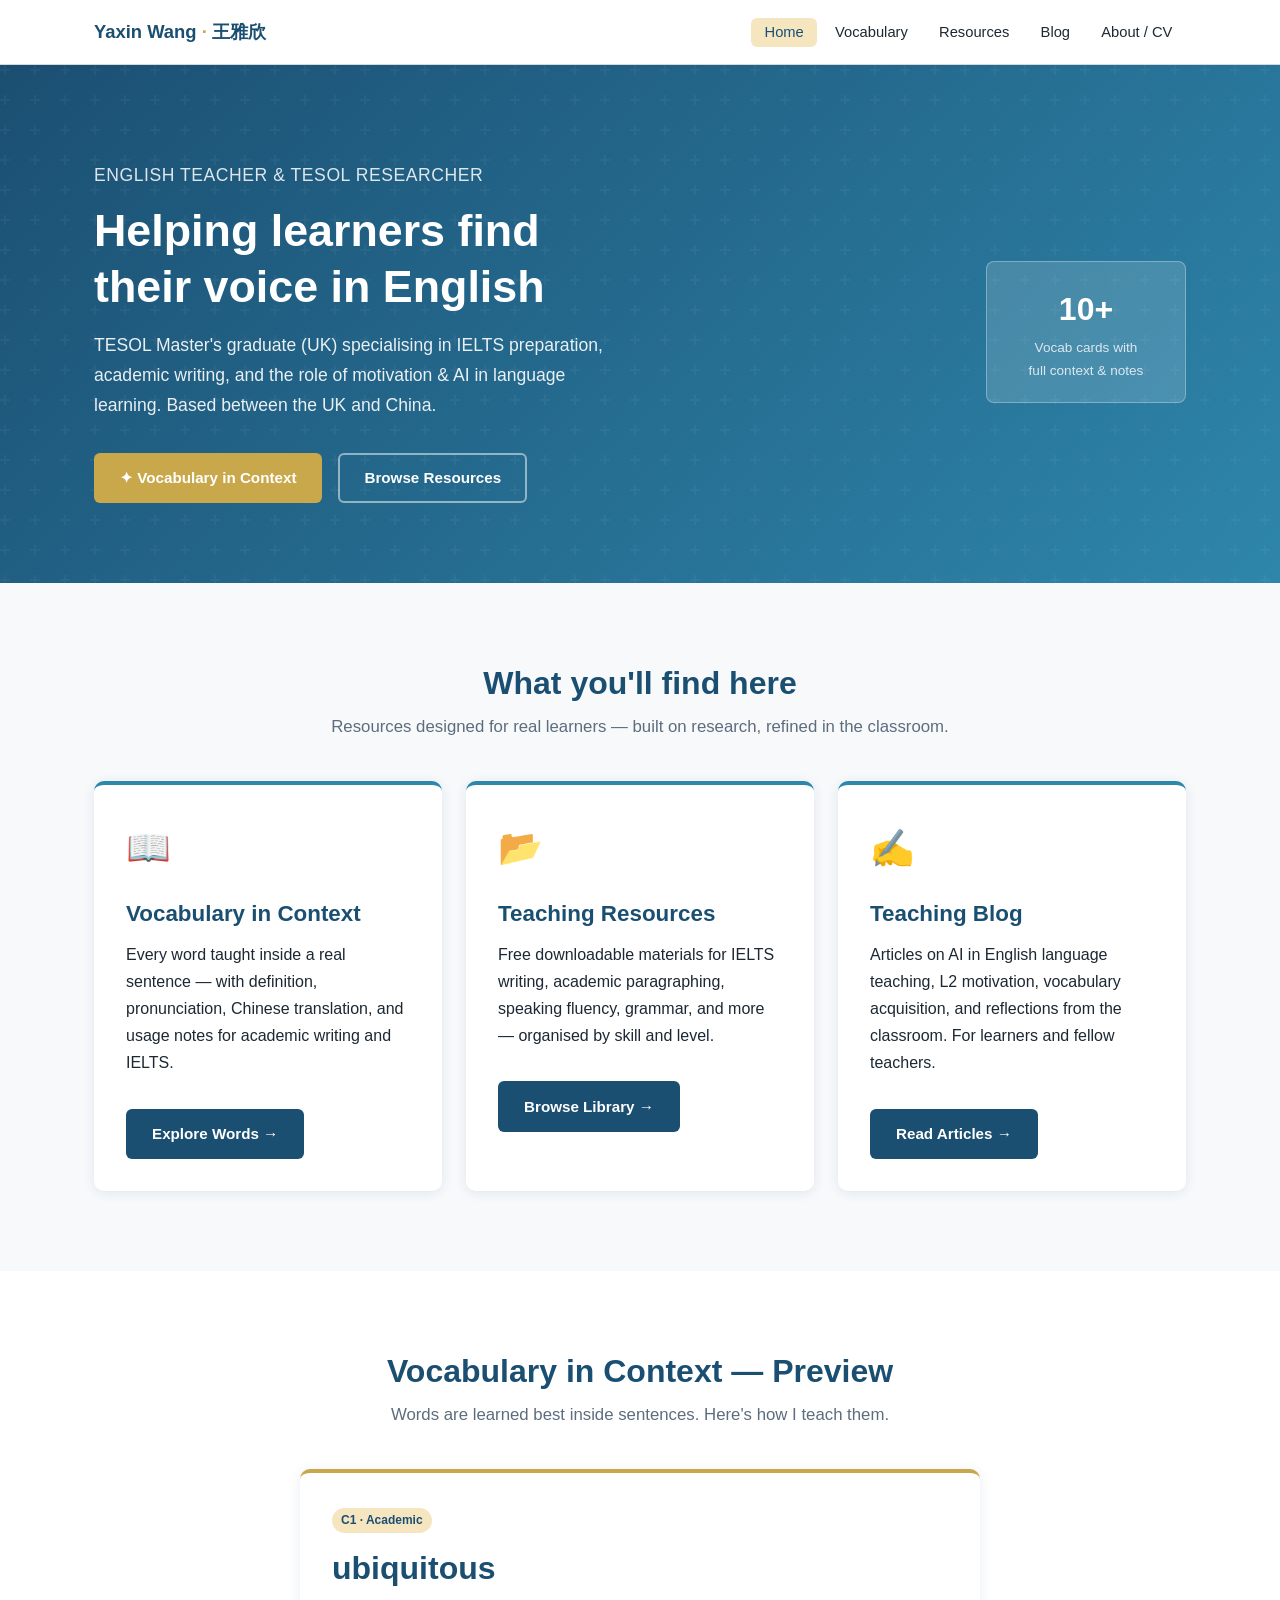
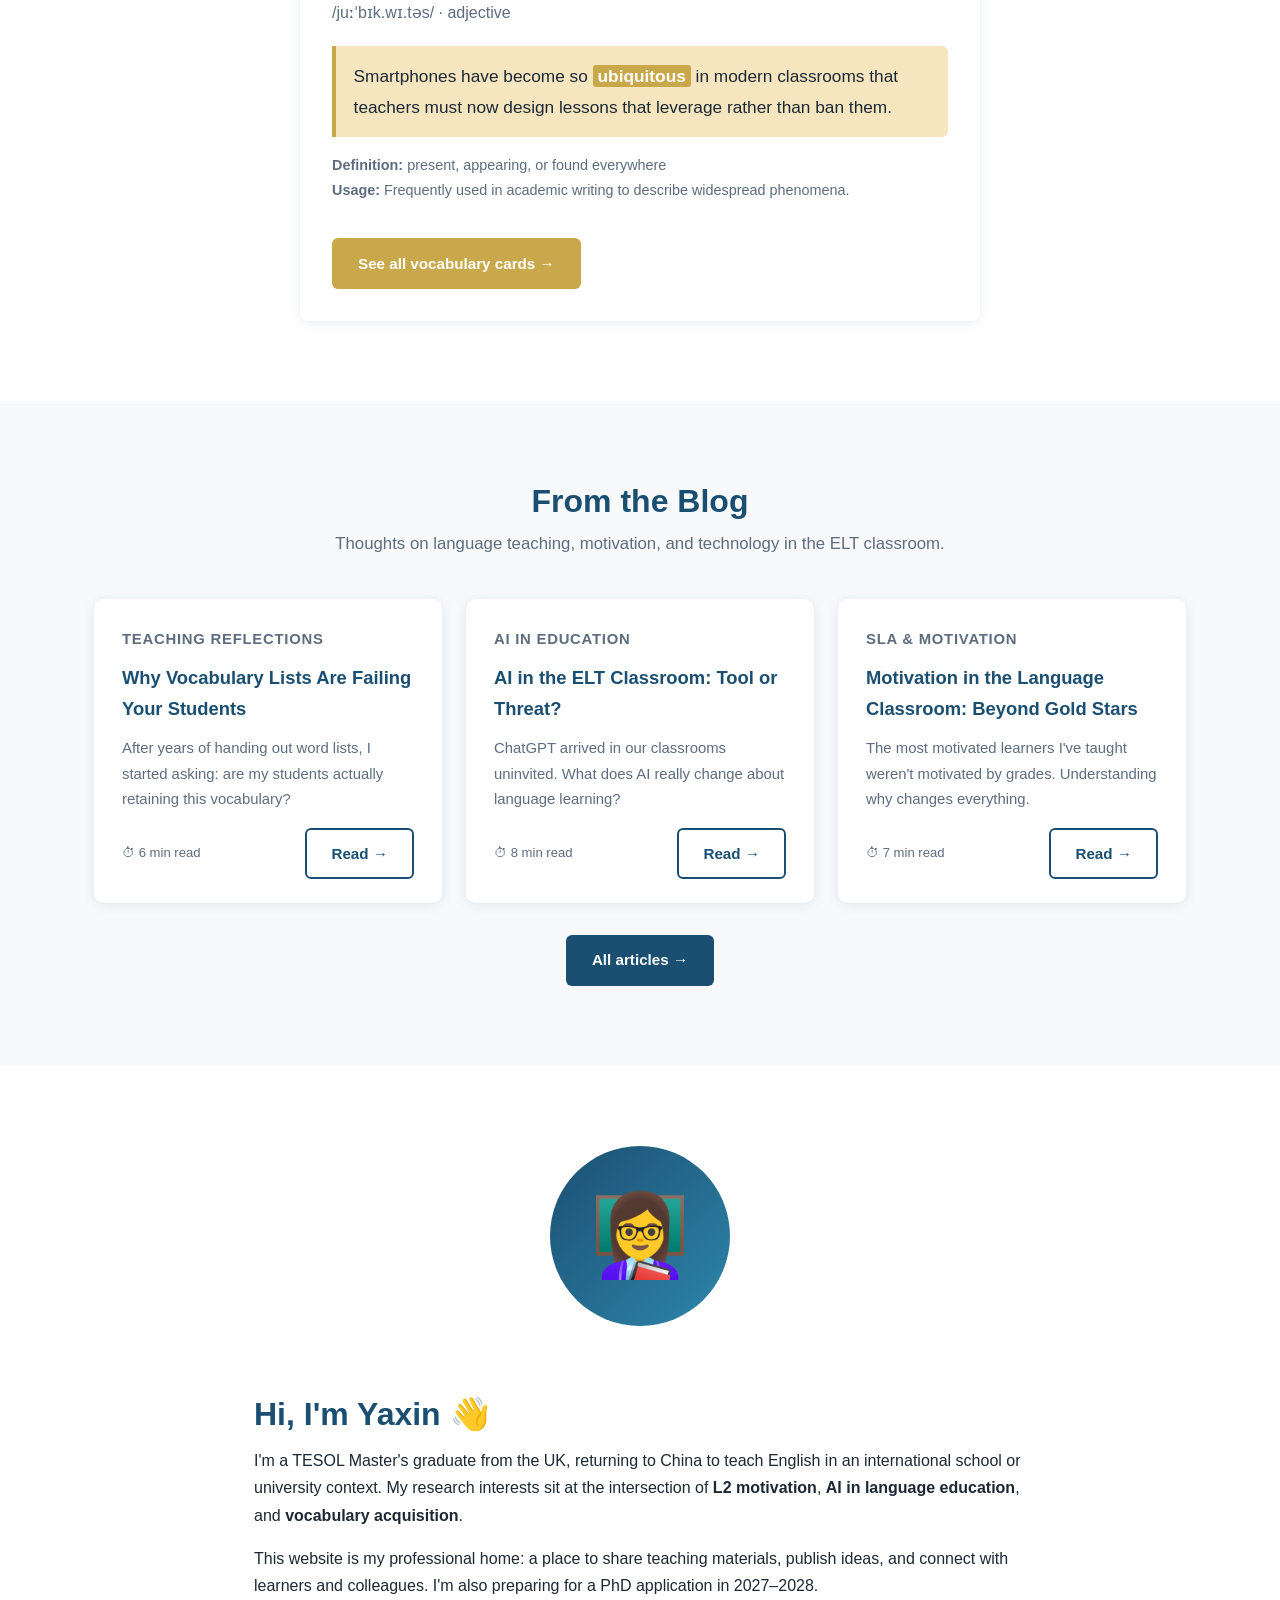
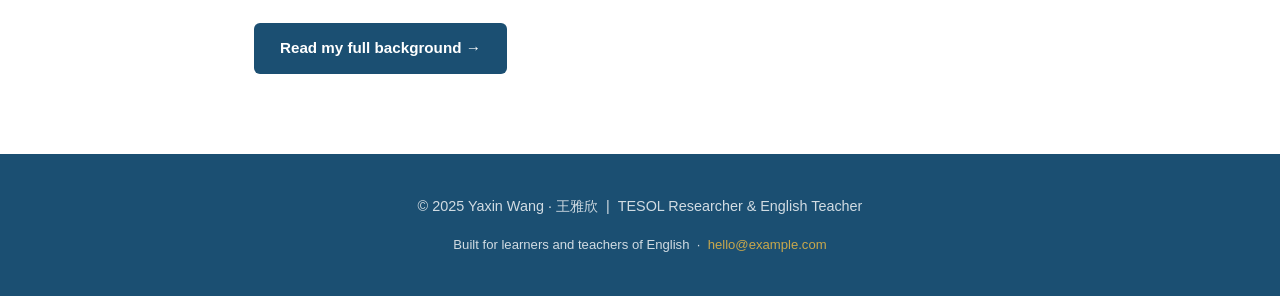
==== index.html @ 39707145 "Build complete teaching website prototype - Homepage with hero, feature cards, vocabulary preview, b" ====
<!DOCTYPE html>
<html lang="en">
<head>
  <meta charset="UTF-8">
  <meta name="viewport" content="width=device-width, initial-scale=1.0">
  <title>Yaxin Wang | English Teacher & TESOL Researcher</title>
  <meta name="description" content="Personal teaching website of Yaxin Wang — TESOL researcher, English teacher, and language educator specialising in IELTS, academic writing, and AI in ELT.">
  <link rel="stylesheet" href="css/style.css">
</head>
<body>

<!-- ── Navigation ──────────────────────────────────────────── -->
<header class="site-header">
  <div class="container">
    <nav class="nav-inner">
      <a class="nav-brand" href="index.html">Yaxin Wang <span>·</span> 王雅欣</a>
      <ul class="nav-links">
        <li><a href="index.html" class="active">Home</a></li>
        <li><a href="vocabulary.html">Vocabulary</a></li>
        <li><a href="resources.html">Resources</a></li>
        <li><a href="blog.html">Blog</a></li>
        <li><a href="about.html">About / CV</a></li>
      </ul>
      <button class="nav-toggle" aria-label="Toggle navigation">
        <span></span><span></span><span></span>
      </button>
    </nav>
  </div>
</header>

<!-- ── Hero ────────────────────────────────────────────────── -->
<section class="hero">
  <div class="container">
    <div class="hero-inner">
      <div class="hero-text">
        <p class="hero-tagline">English Teacher &amp; TESOL Researcher</p>
        <h1>Helping learners find<br>their voice in English</h1>
        <p class="hero-desc">
          TESOL Master's graduate (UK) specialising in IELTS preparation, academic writing,
          and the role of motivation &amp; AI in language learning. Based between the UK and China.
        </p>
        <div class="hero-cta">
          <a href="vocabulary.html" class="btn btn-accent">✦ Vocabulary in Context</a>
          <a href="resources.html" class="btn btn-outline" style="color:#fff;border-color:rgba(255,255,255,.5)">Browse Resources</a>
        </div>
      </div>
      <div class="hero-badge">
        <div class="hero-badge-num">10+</div>
        <div class="hero-badge-label">Vocab cards with<br>full context &amp; notes</div>
      </div>
    </div>
  </div>
</section>

<!-- ── What you'll find here ───────────────────────────────── -->
<section class="section">
  <div class="container">
    <h2 class="section-title">What you'll find here</h2>
    <p class="section-subtitle">Resources designed for real learners — built on research, refined in the classroom.</p>
    <div class="grid-3">

      <div class="feature-card">
        <div class="feature-icon">📖</div>
        <h3>Vocabulary in Context</h3>
        <p>Every word taught inside a real sentence — with definition, pronunciation, Chinese translation, and usage notes for academic writing and IELTS.</p>
        <a class="btn btn-primary" href="vocabulary.html" style="margin-top:1rem">Explore Words →</a>
      </div>

      <div class="feature-card">
        <div class="feature-icon">📂</div>
        <h3>Teaching Resources</h3>
        <p>Free downloadable materials for IELTS writing, academic paragraphing, speaking fluency, grammar, and more — organised by skill and level.</p>
        <a class="btn btn-primary" href="resources.html" style="margin-top:1rem">Browse Library →</a>
      </div>

      <div class="feature-card">
        <div class="feature-icon">✍️</div>
        <h3>Teaching Blog</h3>
        <p>Articles on AI in English language teaching, L2 motivation, vocabulary acquisition, and reflections from the classroom. For learners and fellow teachers.</p>
        <a class="btn btn-primary" href="blog.html" style="margin-top:1rem">Read Articles →</a>
      </div>

    </div>
  </div>
</section>

<!-- ── Featured Vocabulary Preview ────────────────────────── -->
<section class="section section-alt">
  <div class="container">
    <h2 class="section-title">Vocabulary in Context — Preview</h2>
    <p class="section-subtitle">Words are learned best inside sentences. Here's how I teach them.</p>

    <div style="max-width:680px;margin:0 auto">
      <div class="feature-card" style="border-top-color:var(--accent)">
        <div class="card-level-badge">C1 · Academic</div>
        <div class="card-word">ubiquitous</div>
        <div class="card-phonetic">/juːˈbɪk.wɪ.təs/ · adjective</div>
        <div class="card-sentence">
          Smartphones have become so <span class="highlight">ubiquitous</span> in modern classrooms
          that teachers must now design lessons that leverage rather than ban them.
        </div>
        <p style="color:var(--text-muted);font-size:.9rem;margin-top:1rem">
          <strong>Definition:</strong> present, appearing, or found everywhere<br>
          <strong>Usage:</strong> Frequently used in academic writing to describe widespread phenomena.
        </p>
        <a href="vocabulary.html" class="btn btn-accent" style="margin-top:1.25rem">See all vocabulary cards →</a>
      </div>
    </div>
  </div>
</section>

<!-- ── Latest Blog Posts ────────────────────────────────────── -->
<section class="section">
  <div class="container">
    <h2 class="section-title">From the Blog</h2>
    <p class="section-subtitle">Thoughts on language teaching, motivation, and technology in the ELT classroom.</p>
    <div class="grid-3">

      <article class="blog-card">
        <div class="blog-card-header">
          <p class="blog-category">Teaching Reflections</p>
          <h3>Why Vocabulary Lists Are Failing Your Students</h3>
          <p>After years of handing out word lists, I started asking: are my students actually retaining this vocabulary?</p>
        </div>
        <div class="blog-card-footer">
          <span class="read-time">⏱ 6 min read</span>
          <a href="blog.html" class="btn btn-outline">Read →</a>
        </div>
      </article>

      <article class="blog-card">
        <div class="blog-card-header">
          <p class="blog-category">AI in Education</p>
          <h3>AI in the ELT Classroom: Tool or Threat?</h3>
          <p>ChatGPT arrived in our classrooms uninvited. What does AI really change about language learning?</p>
        </div>
        <div class="blog-card-footer">
          <span class="read-time">⏱ 8 min read</span>
          <a href="blog.html" class="btn btn-outline">Read →</a>
        </div>
      </article>

      <article class="blog-card">
        <div class="blog-card-header">
          <p class="blog-category">SLA &amp; Motivation</p>
          <h3>Motivation in the Language Classroom: Beyond Gold Stars</h3>
          <p>The most motivated learners I've taught weren't motivated by grades. Understanding why changes everything.</p>
        </div>
        <div class="blog-card-footer">
          <span class="read-time">⏱ 7 min read</span>
          <a href="blog.html" class="btn btn-outline">Read →</a>
        </div>
      </article>

    </div>
    <div style="text-align:center;margin-top:2rem">
      <a href="blog.html" class="btn btn-primary">All articles →</a>
    </div>
  </div>
</section>

<!-- ── About Teaser ─────────────────────────────────────────── -->
<section class="section section-alt">
  <div class="container" style="max-width:820px;display:flex;gap:3rem;align-items:center;flex-wrap:wrap">
    <div class="about-avatar" style="flex-shrink:0">👩‍🏫</div>
    <div>
      <h2 style="color:var(--primary);margin-bottom:.75rem">Hi, I'm Yaxin 👋</h2>
      <p>I'm a TESOL Master's graduate from the UK, returning to China to teach English in an international school or university context. My research interests sit at the intersection of <strong>L2 motivation</strong>, <strong>AI in language education</strong>, and <strong>vocabulary acquisition</strong>.</p>
      <p>This website is my professional home: a place to share teaching materials, publish ideas, and connect with learners and colleagues. I'm also preparing for a PhD application in 2027–2028.</p>
      <a href="about.html" class="btn btn-primary" style="margin-top:.5rem">Read my full background →</a>
    </div>
  </div>
</section>

<!-- ── Footer ───────────────────────────────────────────────── -->
<footer class="site-footer">
  <p>© 2025 Yaxin Wang · 王雅欣 &nbsp;|&nbsp; TESOL Researcher &amp; English Teacher</p>
  <p style="margin-top:.5rem;font-size:.82rem">
    Built for learners and teachers of English &nbsp;·&nbsp;
    <a href="mailto:hello@example.com">hello@example.com</a>
  </p>
</footer>

<script src="js/app.js"></script>
</body>
</html>
---- css/style.css ----
/* ============================================================
   TEACHING WEBSITE – MAIN STYLESHEET
   To change the colour palette, edit the variables below.
   ============================================================ */

:root {
  --primary:        #1B4F72;   /* deep navy */
  --primary-light:  #2E86AB;   /* medium blue */
  --accent:         #C9A84C;   /* academic gold */
  --accent-light:   #F5E6C0;   /* pale gold */
  --bg:             #F7F9FB;   /* page background */
  --surface:        #FFFFFF;   /* card background */
  --text:           #1C2833;   /* body text */
  --text-muted:     #5D6D7E;   /* secondary text */
  --border:         #D5D8DC;   /* dividers */
  --success:        #1E8449;
  --radius:         10px;
  --shadow:         0 2px 12px rgba(27,79,114,0.10);
  --shadow-hover:   0 6px 24px rgba(27,79,114,0.18);
  --transition:     0.25s ease;
  --max-width:      1140px;
}

/* ── Reset & Base ─────────────────────────────────────────── */
*, *::before, *::after { box-sizing: border-box; margin: 0; padding: 0; }

html { scroll-behavior: smooth; font-size: 16px; }

body {
  font-family: 'Segoe UI', 'PingFang SC', 'Microsoft YaHei', sans-serif;
  background: var(--bg);
  color: var(--text);
  line-height: 1.7;
}

a { color: var(--primary-light); text-decoration: none; transition: color var(--transition); }
a:hover { color: var(--accent); }

img { max-width: 100%; display: block; }

/* ── Typography ───────────────────────────────────────────── */
h1 { font-size: clamp(1.8rem, 4vw, 2.8rem); font-weight: 700; line-height: 1.25; }
h2 { font-size: clamp(1.4rem, 3vw, 2rem);   font-weight: 700; line-height: 1.3; }
h3 { font-size: clamp(1.1rem, 2vw, 1.4rem); font-weight: 600; }
h4 { font-size: 1.05rem; font-weight: 600; }
p  { margin-bottom: 1rem; }
p:last-child { margin-bottom: 0; }

.section-title {
  text-align: center;
  margin-bottom: 0.5rem;
  color: var(--primary);
}
.section-subtitle {
  text-align: center;
  color: var(--text-muted);
  margin-bottom: 2.5rem;
  font-size: 1.05rem;
}

/* ── Layout Utilities ─────────────────────────────────────── */
.container { max-width: var(--max-width); margin: 0 auto; padding: 0 1.5rem; }
.section   { padding: 5rem 0; }
.section-alt { background: var(--surface); }

.grid-2 { display: grid; grid-template-columns: repeat(auto-fit, minmax(280px, 1fr)); gap: 1.5rem; }
.grid-3 { display: grid; grid-template-columns: repeat(auto-fit, minmax(240px, 1fr)); gap: 1.5rem; }

/* ── Buttons ──────────────────────────────────────────────── */
.btn {
  display: inline-flex;
  align-items: center;
  gap: 0.45rem;
  padding: 0.65rem 1.5rem;
  border-radius: 6px;
  font-size: 0.95rem;
  font-weight: 600;
  cursor: pointer;
  transition: all var(--transition);
  border: 2px solid transparent;
}
.btn-primary {
  background: var(--primary);
  color: #fff;
}
.btn-primary:hover { background: var(--primary-light); color: #fff; transform: translateY(-1px); }

.btn-outline {
  background: transparent;
  color: var(--primary);
  border-color: var(--primary);
}
.btn-outline:hover { background: var(--primary); color: #fff; transform: translateY(-1px); }

.btn-accent {
  background: var(--accent);
  color: #fff;
}
.btn-accent:hover { background: #b8923f; color: #fff; transform: translateY(-1px); }

/* ── Header / Nav ─────────────────────────────────────────── */
.site-header {
  position: sticky;
  top: 0;
  z-index: 100;
  background: var(--surface);
  border-bottom: 1px solid var(--border);
  box-shadow: 0 1px 6px rgba(0,0,0,0.06);
}

.nav-inner {
  display: flex;
  align-items: center;
  justify-content: space-between;
  height: 64px;
}

.nav-brand {
  font-size: 1.15rem;
  font-weight: 700;
  color: var(--primary);
  white-space: nowrap;
}
.nav-brand span { color: var(--accent); }

.nav-links {
  display: flex;
  align-items: center;
  gap: 0.25rem;
  list-style: none;
}
.nav-links a {
  padding: 0.4rem 0.85rem;
  border-radius: 6px;
  color: var(--text);
  font-size: 0.92rem;
  font-weight: 500;
  transition: all var(--transition);
}
.nav-links a:hover,
.nav-links a.active { background: var(--accent-light); color: var(--primary); }

.nav-toggle {
  display: none;
  background: none;
  border: none;
  cursor: pointer;
  flex-direction: column;
  gap: 5px;
  padding: 4px;
}
.nav-toggle span {
  display: block;
  width: 24px;
  height: 2px;
  background: var(--primary);
  border-radius: 2px;
  transition: all var(--transition);
}

/* ── Hero ─────────────────────────────────────────────────── */
.hero {
  background: linear-gradient(135deg, var(--primary) 0%, var(--primary-light) 100%);
  color: #fff;
  padding: 6rem 0 5rem;
  position: relative;
  overflow: hidden;
}
.hero::before {
  content: '';
  position: absolute;
  inset: 0;
  background: url("data:image/svg+xml,%3Csvg width='60' height='60' viewBox='0 0 60 60' xmlns='http://www.w3.org/2000/svg'%3E%3Cg fill='none' fill-rule='evenodd'%3E%3Cg fill='%23ffffff' fill-opacity='0.04'%3E%3Cpath d='M36 34v-4h-2v4h-4v2h4v4h2v-4h4v-2h-4zm0-30V0h-2v4h-4v2h4v4h2V6h4V4h-4zM6 34v-4H4v4H0v2h4v4h2v-4h4v-2H6zM6 4V0H4v4H0v2h4v4h2V6h4V4H6z'/%3E%3C/g%3E%3C/g%3E%3C/svg%3E");
}
.hero-inner {
  position: relative;
  display: grid;
  grid-template-columns: 1fr auto;
  gap: 3rem;
  align-items: center;
}
.hero-tagline {
  font-size: 1.1rem;
  opacity: 0.85;
  margin-bottom: 0.75rem;
  letter-spacing: 0.03em;
  text-transform: uppercase;
  font-weight: 500;
}
.hero h1 { margin-bottom: 1rem; }
.hero-desc { font-size: 1.1rem; opacity: 0.9; margin-bottom: 2rem; max-width: 540px; }
.hero-cta { display: flex; flex-wrap: wrap; gap: 1rem; }
.hero-badge {
  background: rgba(255,255,255,0.15);
  border: 1px solid rgba(255,255,255,0.3);
  border-radius: 8px;
  padding: 1.25rem 1.5rem;
  min-width: 200px;
  text-align: center;
}
.hero-badge-num { font-size: 2rem; font-weight: 700; }
.hero-badge-label { font-size: 0.85rem; opacity: 0.8; }

/* ── Feature Cards ────────────────────────────────────────── */
.feature-card {
  background: var(--surface);
  border-radius: var(--radius);
  padding: 2rem;
  box-shadow: var(--shadow);
  transition: box-shadow var(--transition), transform var(--transition);
  border-top: 4px solid var(--primary-light);
}
.feature-card:hover { box-shadow: var(--shadow-hover); transform: translateY(-3px); }

.feature-icon {
  font-size: 2.25rem;
  margin-bottom: 1rem;
}
.feature-card h3 { color: var(--primary); margin-bottom: 0.5rem; }

/* ── Vocabulary Flashcard ─────────────────────────────────── */
.vocab-app { max-width: 780px; margin: 0 auto; }

.vocab-controls {
  display: flex;
  flex-wrap: wrap;
  gap: 0.75rem;
  margin-bottom: 1.75rem;
  align-items: center;
}
.vocab-controls select,
.vocab-controls input {
  padding: 0.5rem 0.9rem;
  border: 1.5px solid var(--border);
  border-radius: 6px;
  background: var(--surface);
  font-size: 0.9rem;
  color: var(--text);
  transition: border-color var(--transition);
}
.vocab-controls select:focus,
.vocab-controls input:focus { outline: none; border-color: var(--primary-light); }

.card-counter { margin-left: auto; color: var(--text-muted); font-size: 0.9rem; font-weight: 600; }

/* 3-D flip card */
.flip-card { perspective: 1200px; height: 380px; margin-bottom: 1.5rem; cursor: pointer; }
.flip-card-inner {
  position: relative;
  width: 100%;
  height: 100%;
  transition: transform 0.55s cubic-bezier(.4,.2,.2,1);
  transform-style: preserve-3d;
}
.flip-card.flipped .flip-card-inner { transform: rotateY(180deg); }

.flip-card-front,
.flip-card-back {
  position: absolute;
  inset: 0;
  backface-visibility: hidden;
  -webkit-backface-visibility: hidden;
  border-radius: var(--radius);
  box-shadow: var(--shadow);
  display: flex;
  flex-direction: column;
  justify-content: center;
  padding: 2.5rem;
  background: var(--surface);
}
.flip-card-back { transform: rotateY(180deg); background: #EAF4FB; }

.card-word {
  font-size: 2rem;
  font-weight: 700;
  color: var(--primary);
  margin-bottom: 0.25rem;
}
.card-phonetic { color: var(--text-muted); font-size: 1rem; margin-bottom: 1.25rem; }

.card-sentence {
  font-size: 1.08rem;
  line-height: 1.8;
  color: var(--text);
  background: var(--accent-light);
  border-left: 4px solid var(--accent);
  padding: 0.9rem 1.1rem;
  border-radius: 0 6px 6px 0;
  margin-bottom: 1rem;
}
.card-sentence .highlight {
  background: var(--accent);
  color: #fff;
  padding: 1px 5px;
  border-radius: 3px;
  font-weight: 600;
}

.card-hint { color: var(--text-muted); font-size: 0.9rem; text-align: center; margin-top: auto; }

/* back face */
.card-pos {
  display: inline-block;
  background: var(--primary);
  color: #fff;
  font-size: 0.78rem;
  font-weight: 600;
  padding: 2px 10px;
  border-radius: 20px;
  text-transform: uppercase;
  letter-spacing: 0.05em;
  margin-bottom: 0.75rem;
}
.card-definition { font-size: 1.1rem; color: var(--primary); font-weight: 600; margin-bottom: 1rem; }
.card-usage { font-size: 0.93rem; color: var(--text-muted); border-top: 1px solid var(--border); padding-top: 0.75rem; margin-top: 0.25rem; }
.card-cn { font-size: 0.95rem; color: var(--text-muted); font-style: italic; margin-top: 0.5rem; }

/* nav bar below card */
.card-nav {
  display: flex;
  align-items: center;
  justify-content: center;
  gap: 1rem;
}
.card-progress {
  flex: 1;
  max-width: 320px;
  height: 6px;
  background: var(--border);
  border-radius: 3px;
  overflow: hidden;
}
.card-progress-fill { height: 100%; background: var(--accent); transition: width 0.3s ease; border-radius: 3px; }

.card-level-badge {
  display: inline-block;
  font-size: 0.75rem;
  font-weight: 700;
  padding: 2px 9px;
  border-radius: 20px;
  background: var(--accent-light);
  color: var(--primary);
  margin-bottom: 0.5rem;
}

/* ── Resources ────────────────────────────────────────────── */
.filter-bar {
  display: flex;
  flex-wrap: wrap;
  gap: 0.5rem;
  margin-bottom: 2rem;
  justify-content: center;
}
.filter-btn {
  padding: 0.4rem 1rem;
  border-radius: 20px;
  border: 1.5px solid var(--border);
  background: var(--surface);
  color: var(--text-muted);
  font-size: 0.88rem;
  font-weight: 500;
  cursor: pointer;
  transition: all var(--transition);
}
.filter-btn:hover,
.filter-btn.active {
  background: var(--primary);
  color: #fff;
  border-color: var(--primary);
}

.resource-card {
  background: var(--surface);
  border-radius: var(--radius);
  padding: 1.5rem;
  box-shadow: var(--shadow);
  transition: all var(--transition);
  display: flex;
  flex-direction: column;
  gap: 0.5rem;
}
.resource-card:hover { box-shadow: var(--shadow-hover); transform: translateY(-2px); }

.resource-meta {
  display: flex;
  gap: 0.5rem;
  flex-wrap: wrap;
}
.tag {
  font-size: 0.75rem;
  font-weight: 600;
  padding: 2px 9px;
  border-radius: 20px;
  text-transform: uppercase;
  letter-spacing: 0.04em;
}
.tag-writing  { background: #D6EAF8; color: #1A5276; }
.tag-speaking { background: #D5F5E3; color: #1E8449; }
.tag-vocab    { background: #FDEBD0; color: #784212; }
.tag-grammar  { background: #E8DAEF; color: #6C3483; }
.tag-level    { background: var(--accent-light); color: #7D6608; }

.resource-card h4 { color: var(--primary); }
.resource-card p { font-size: 0.9rem; color: var(--text-muted); }
.resource-link { margin-top: auto; color: var(--primary-light); font-size: 0.9rem; font-weight: 600; }
.resource-link:hover { color: var(--accent); }

/* ── Blog ─────────────────────────────────────────────────── */
.blog-card {
  background: var(--surface);
  border-radius: var(--radius);
  box-shadow: var(--shadow);
  overflow: hidden;
  transition: all var(--transition);
  display: flex;
  flex-direction: column;
}
.blog-card:hover { box-shadow: var(--shadow-hover); transform: translateY(-3px); }

.blog-card-header {
  padding: 1.75rem 1.75rem 0;
}
.blog-date { font-size: 0.82rem; color: var(--text-muted); margin-bottom: 0.4rem; }
.blog-category {
  font-size: 0.78rem;
  font-weight: 700;
  letter-spacing: 0.05em;
  text-transform: uppercase;
  color: var(--primary-light);
  margin-bottom: 0.6rem;
}
.blog-card h3 { color: var(--primary); margin-bottom: 0.75rem; font-size: 1.15rem; }
.blog-card p  { font-size: 0.93rem; color: var(--text-muted); }

.blog-card-footer {
  padding: 1rem 1.75rem 1.5rem;
  margin-top: auto;
  display: flex;
  align-items: center;
  justify-content: space-between;
}
.read-time { font-size: 0.82rem; color: var(--text-muted); }

/* Single blog post */
.blog-post-content {
  max-width: 720px;
  margin: 0 auto;
}
.blog-post-content h2 { color: var(--primary); margin: 2rem 0 0.75rem; }
.blog-post-content h3 { color: var(--primary-light); margin: 1.5rem 0 0.5rem; }
.blog-post-content ul, .blog-post-content ol { padding-left: 1.5rem; margin-bottom: 1rem; }
.blog-post-content li { margin-bottom: 0.4rem; }
.blog-post-content blockquote {
  border-left: 4px solid var(--accent);
  padding: 0.75rem 1.25rem;
  background: var(--accent-light);
  border-radius: 0 6px 6px 0;
  color: var(--text);
  margin: 1.5rem 0;
}
.blog-hidden { display: none; }

/* ── About / CV ───────────────────────────────────────────── */
.about-grid {
  display: grid;
  grid-template-columns: 260px 1fr;
  gap: 3rem;
  align-items: start;
}
.about-avatar {
  width: 180px;
  height: 180px;
  border-radius: 50%;
  background: linear-gradient(135deg, var(--primary), var(--primary-light));
  display: flex;
  align-items: center;
  justify-content: center;
  font-size: 5rem;
  margin: 0 auto 1.25rem;
}
.about-sidebar { text-align: center; }
.about-name { font-size: 1.35rem; font-weight: 700; color: var(--primary); margin-bottom: 0.25rem; }
.about-role { color: var(--text-muted); font-size: 0.95rem; margin-bottom: 1.25rem; }

.about-contact a {
  display: flex;
  align-items: center;
  gap: 0.5rem;
  color: var(--text-muted);
  font-size: 0.9rem;
  padding: 0.3rem 0;
}
.about-contact a:hover { color: var(--primary); }

.cv-section { margin-bottom: 2.5rem; }
.cv-section h3 {
  color: var(--primary);
  border-bottom: 2px solid var(--accent-light);
  padding-bottom: 0.4rem;
  margin-bottom: 1.25rem;
}

.cv-item { margin-bottom: 1.5rem; }
.cv-item-header {
  display: flex;
  justify-content: space-between;
  align-items: flex-start;
  gap: 1rem;
  flex-wrap: wrap;
}
.cv-item h4 { color: var(--text); margin-bottom: 0.2rem; }
.cv-item-org { color: var(--primary-light); font-size: 0.92rem; margin-bottom: 0.2rem; }
.cv-date { font-size: 0.85rem; color: var(--text-muted); white-space: nowrap; }
.cv-item ul { padding-left: 1.25rem; font-size: 0.93rem; color: var(--text-muted); }
.cv-item li { margin-bottom: 0.3rem; }

.skill-grid { display: flex; flex-wrap: wrap; gap: 0.5rem; }
.skill-tag {
  background: var(--accent-light);
  color: var(--primary);
  font-size: 0.85rem;
  font-weight: 600;
  padding: 0.3rem 0.9rem;
  border-radius: 20px;
}

/* ── Footer ───────────────────────────────────────────────── */
.site-footer {
  background: var(--primary);
  color: rgba(255,255,255,0.8);
  text-align: center;
  padding: 2.5rem 1.5rem;
  font-size: 0.9rem;
}
.site-footer a { color: var(--accent); }
.site-footer a:hover { color: #fff; }

/* ── Page header banner ───────────────────────────────────── */
.page-header {
  background: linear-gradient(135deg, var(--primary) 0%, var(--primary-light) 100%);
  color: #fff;
  padding: 3.5rem 0 3rem;
  text-align: center;
}
.page-header p { opacity: 0.85; max-width: 560px; margin: 0.5rem auto 0; font-size: 1.05rem; }

/* ── Mobile ───────────────────────────────────────────────── */
@media (max-width: 768px) {
  .nav-links {
    display: none;
    flex-direction: column;
    position: absolute;
    top: 64px;
    left: 0; right: 0;
    background: var(--surface);
    border-bottom: 1px solid var(--border);
    padding: 1rem;
    gap: 0.25rem;
  }
  .nav-links.open { display: flex; }
  .nav-toggle { display: flex; }

  .hero-inner { grid-template-columns: 1fr; }
  .hero-badge { display: none; }

  .flip-card { height: 420px; }

  .about-grid { grid-template-columns: 1fr; }
  .about-sidebar { display: flex; flex-direction: column; align-items: center; }
}
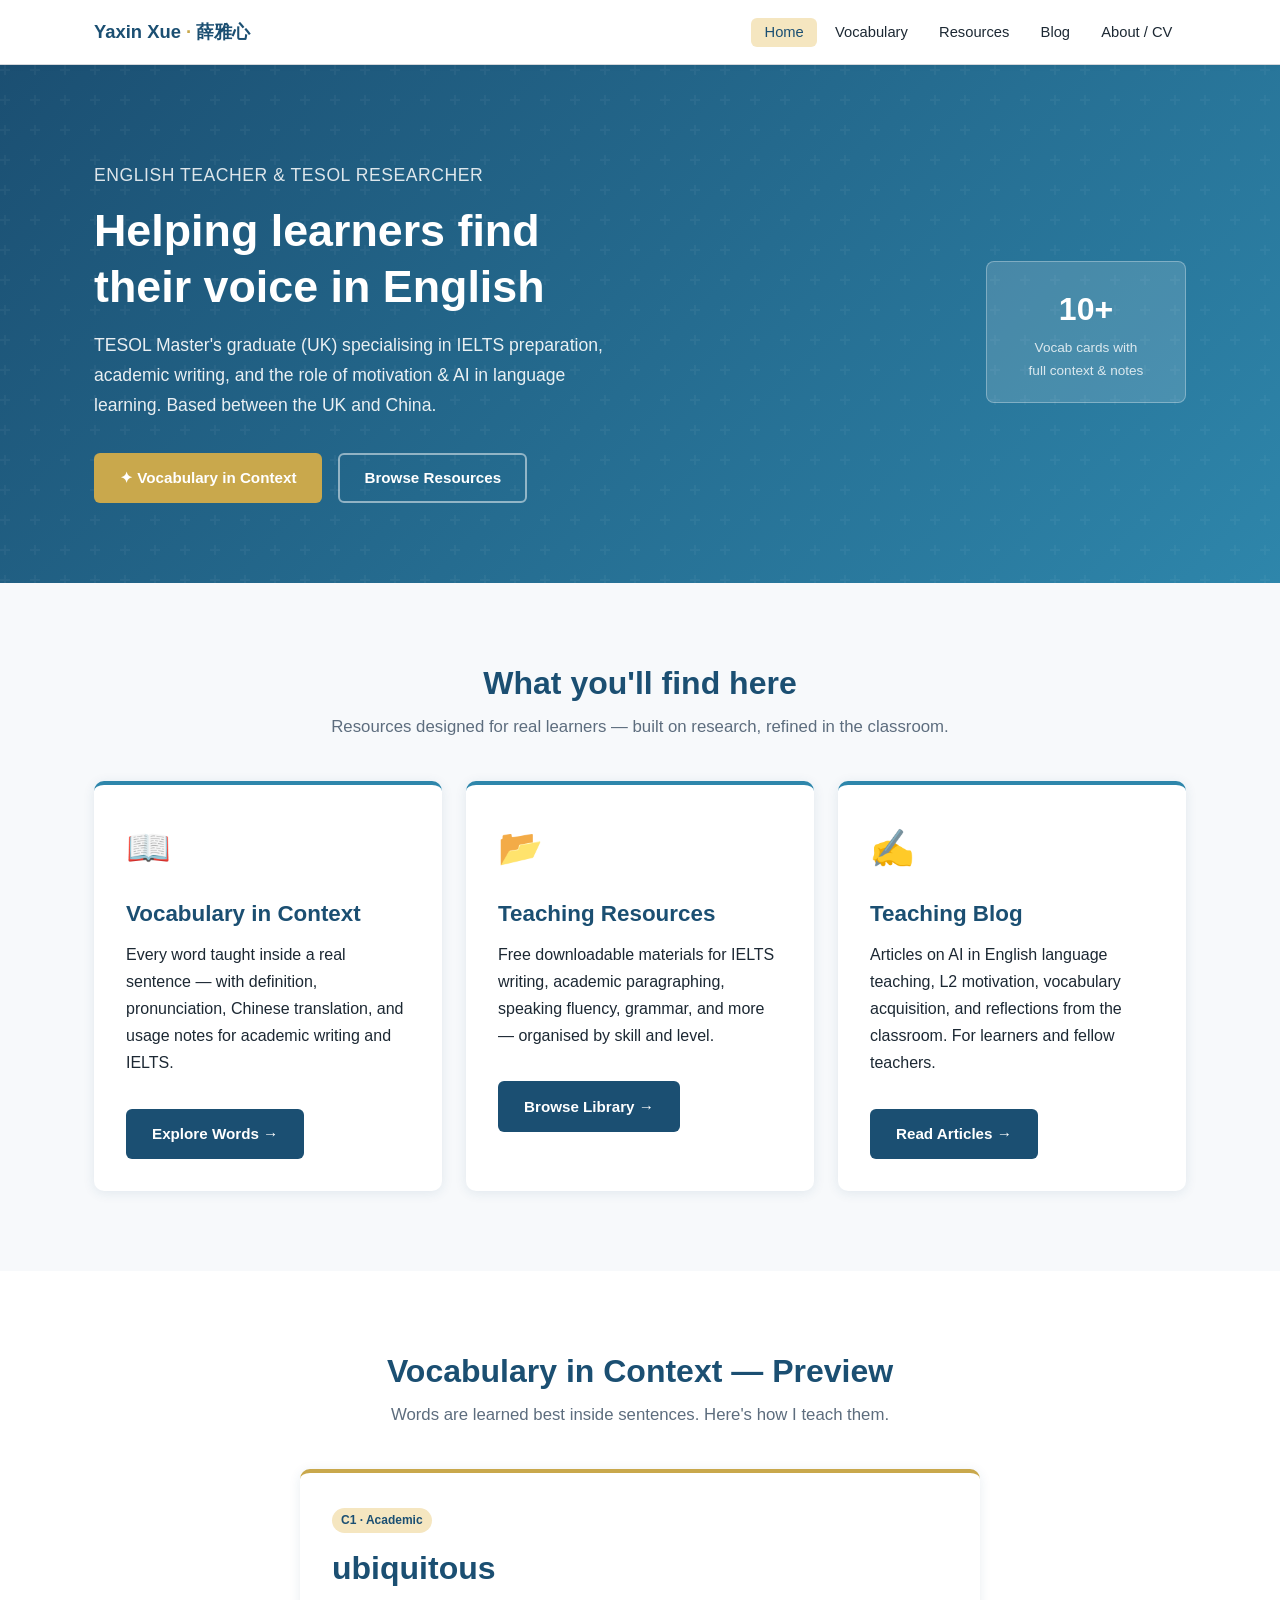
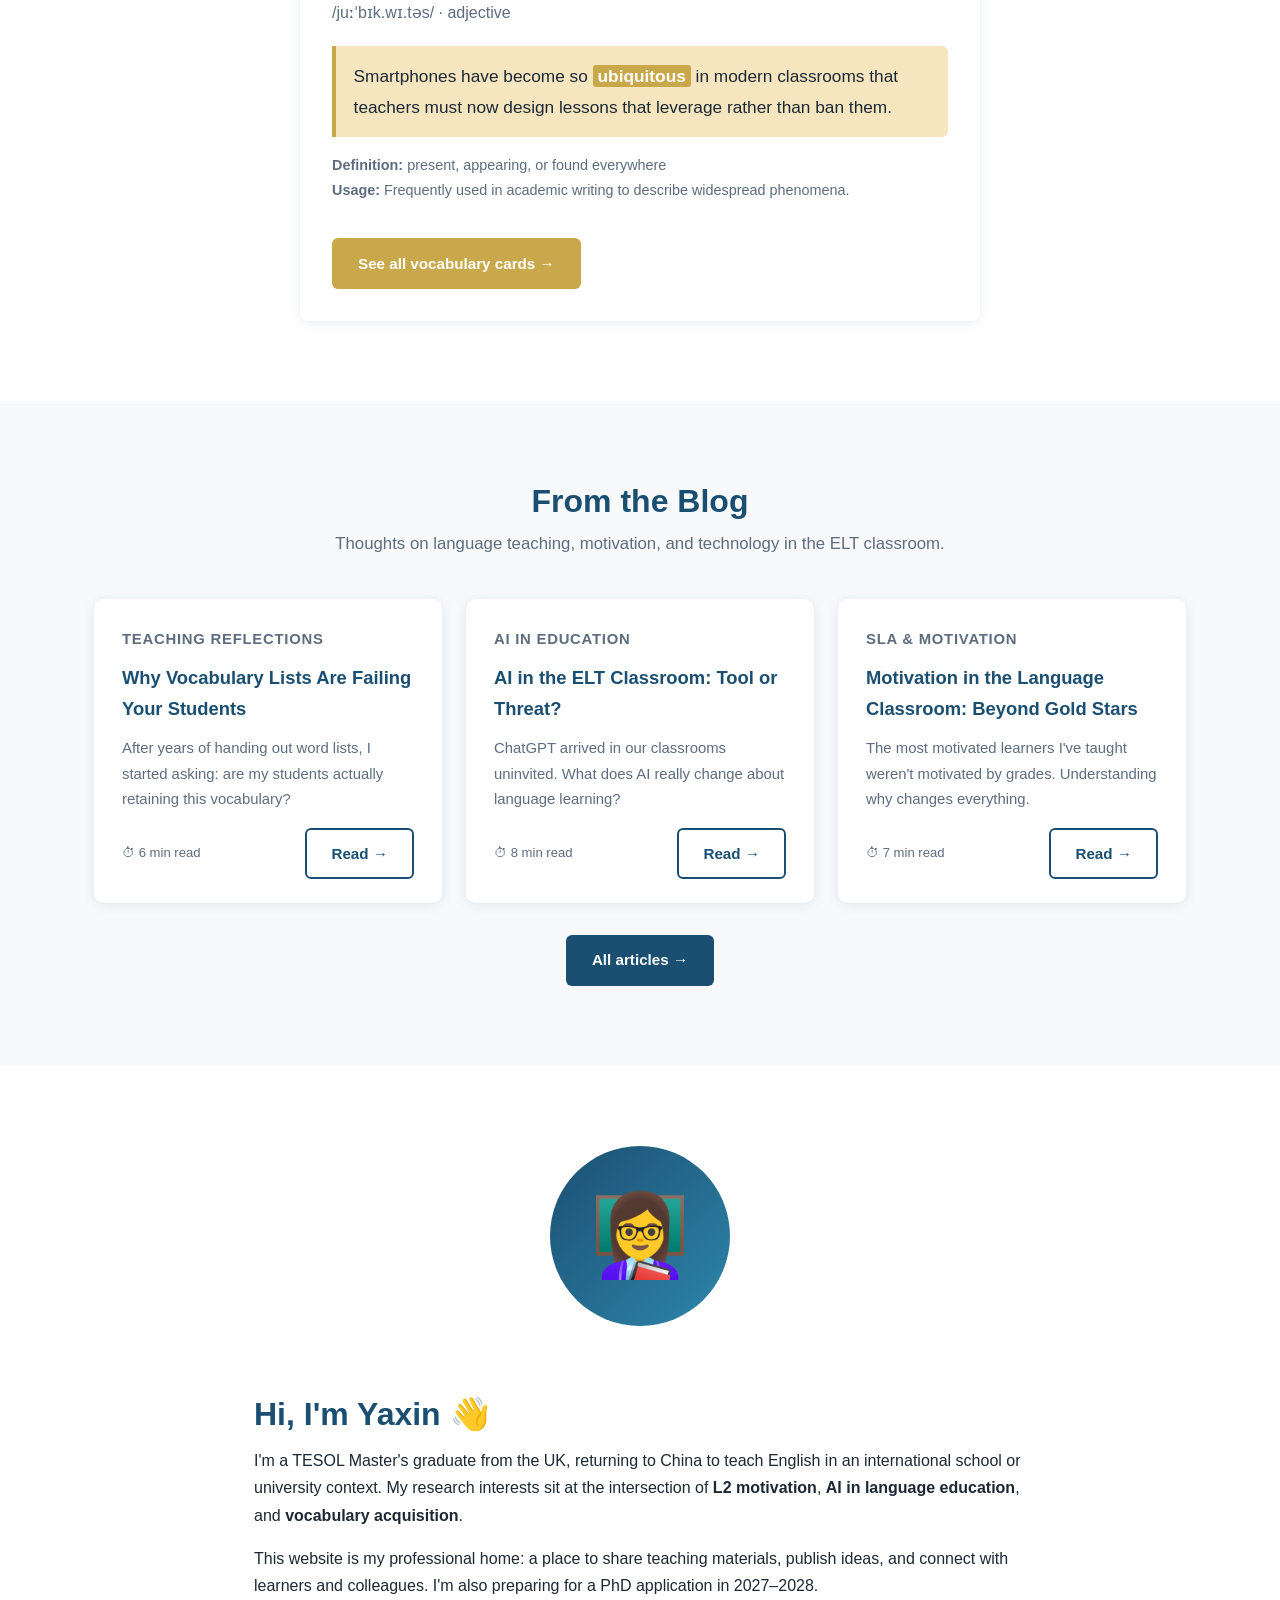
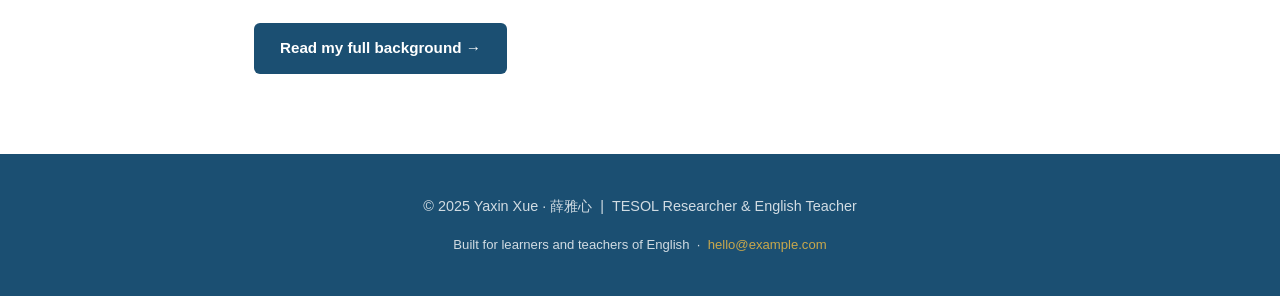
==== commit 67e414fb: "Update name to Yaxin Xue / 薛雅心 across all pages https://claude.ai/code/session_01CTBrnLzxWctn1dXHuLy" ====
--- a/index.html
+++ b/index.html
@@ -3,8 +3,8 @@
 <head>
   <meta charset="UTF-8">
   <meta name="viewport" content="width=device-width, initial-scale=1.0">
-  <title>Yaxin Wang | English Teacher & TESOL Researcher</title>
-  <meta name="description" content="Personal teaching website of Yaxin Wang — TESOL researcher, English teacher, and language educator specialising in IELTS, academic writing, and AI in ELT.">
+  <title>Yaxin Xue | English Teacher & TESOL Researcher</title>
+  <meta name="description" content="Personal teaching website of Yaxin Xue — TESOL researcher, English teacher, and language educator specialising in IELTS, academic writing, and AI in ELT.">
   <link rel="stylesheet" href="css/style.css">
 </head>
 <body>
@@ -13,7 +13,7 @@
 <header class="site-header">
   <div class="container">
     <nav class="nav-inner">
-      <a class="nav-brand" href="index.html">Yaxin Wang <span>·</span> 王雅欣</a>
+      <a class="nav-brand" href="index.html">Yaxin Xue <span>·</span> 薛雅心</a>
       <ul class="nav-links">
         <li><a href="index.html" class="active">Home</a></li>
         <li><a href="vocabulary.html">Vocabulary</a></li>
@@ -174,7 +174,7 @@
 
 <!-- ── Footer ───────────────────────────────────────────────── -->
 <footer class="site-footer">
-  <p>© 2025 Yaxin Wang · 王雅欣 &nbsp;|&nbsp; TESOL Researcher &amp; English Teacher</p>
+  <p>© 2025 Yaxin Xue · 薛雅心 &nbsp;|&nbsp; TESOL Researcher &amp; English Teacher</p>
   <p style="margin-top:.5rem;font-size:.82rem">
     Built for learners and teachers of English &nbsp;·&nbsp;
     <a href="mailto:hello@example.com">hello@example.com</a>
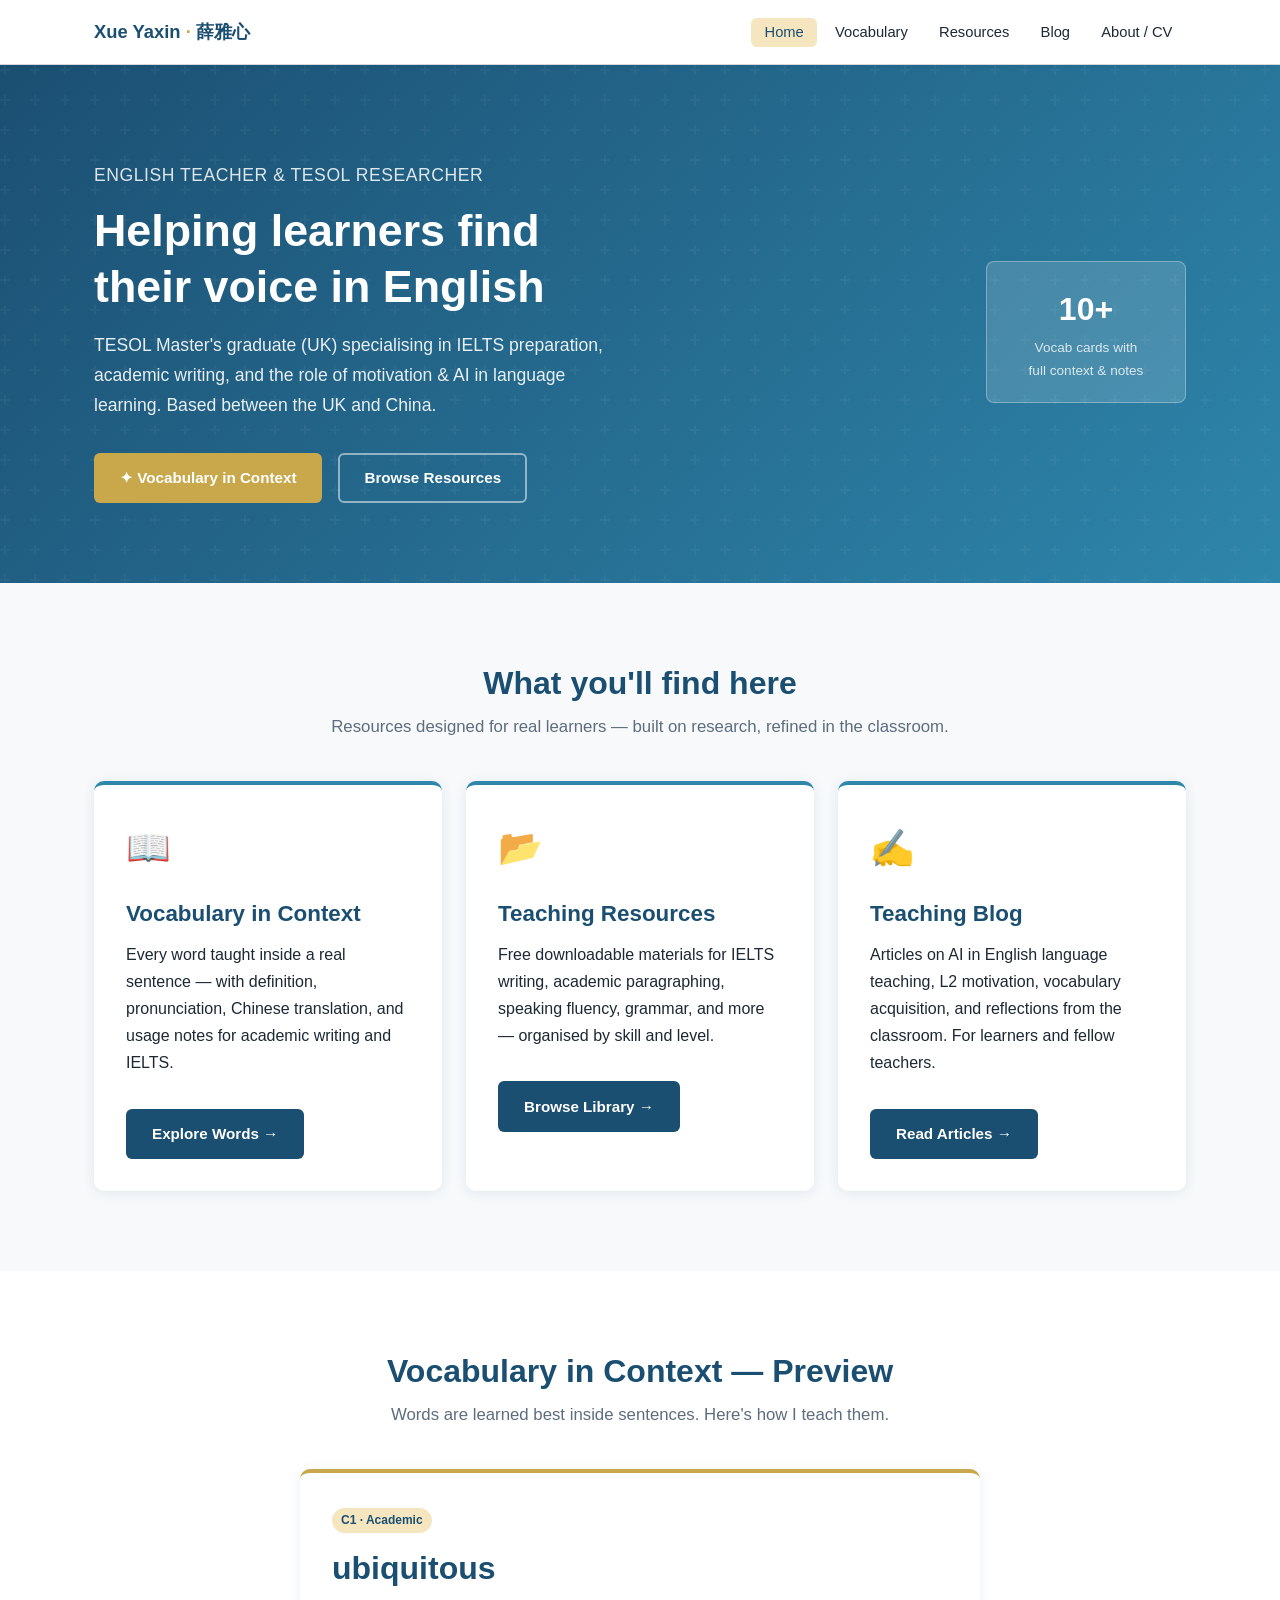
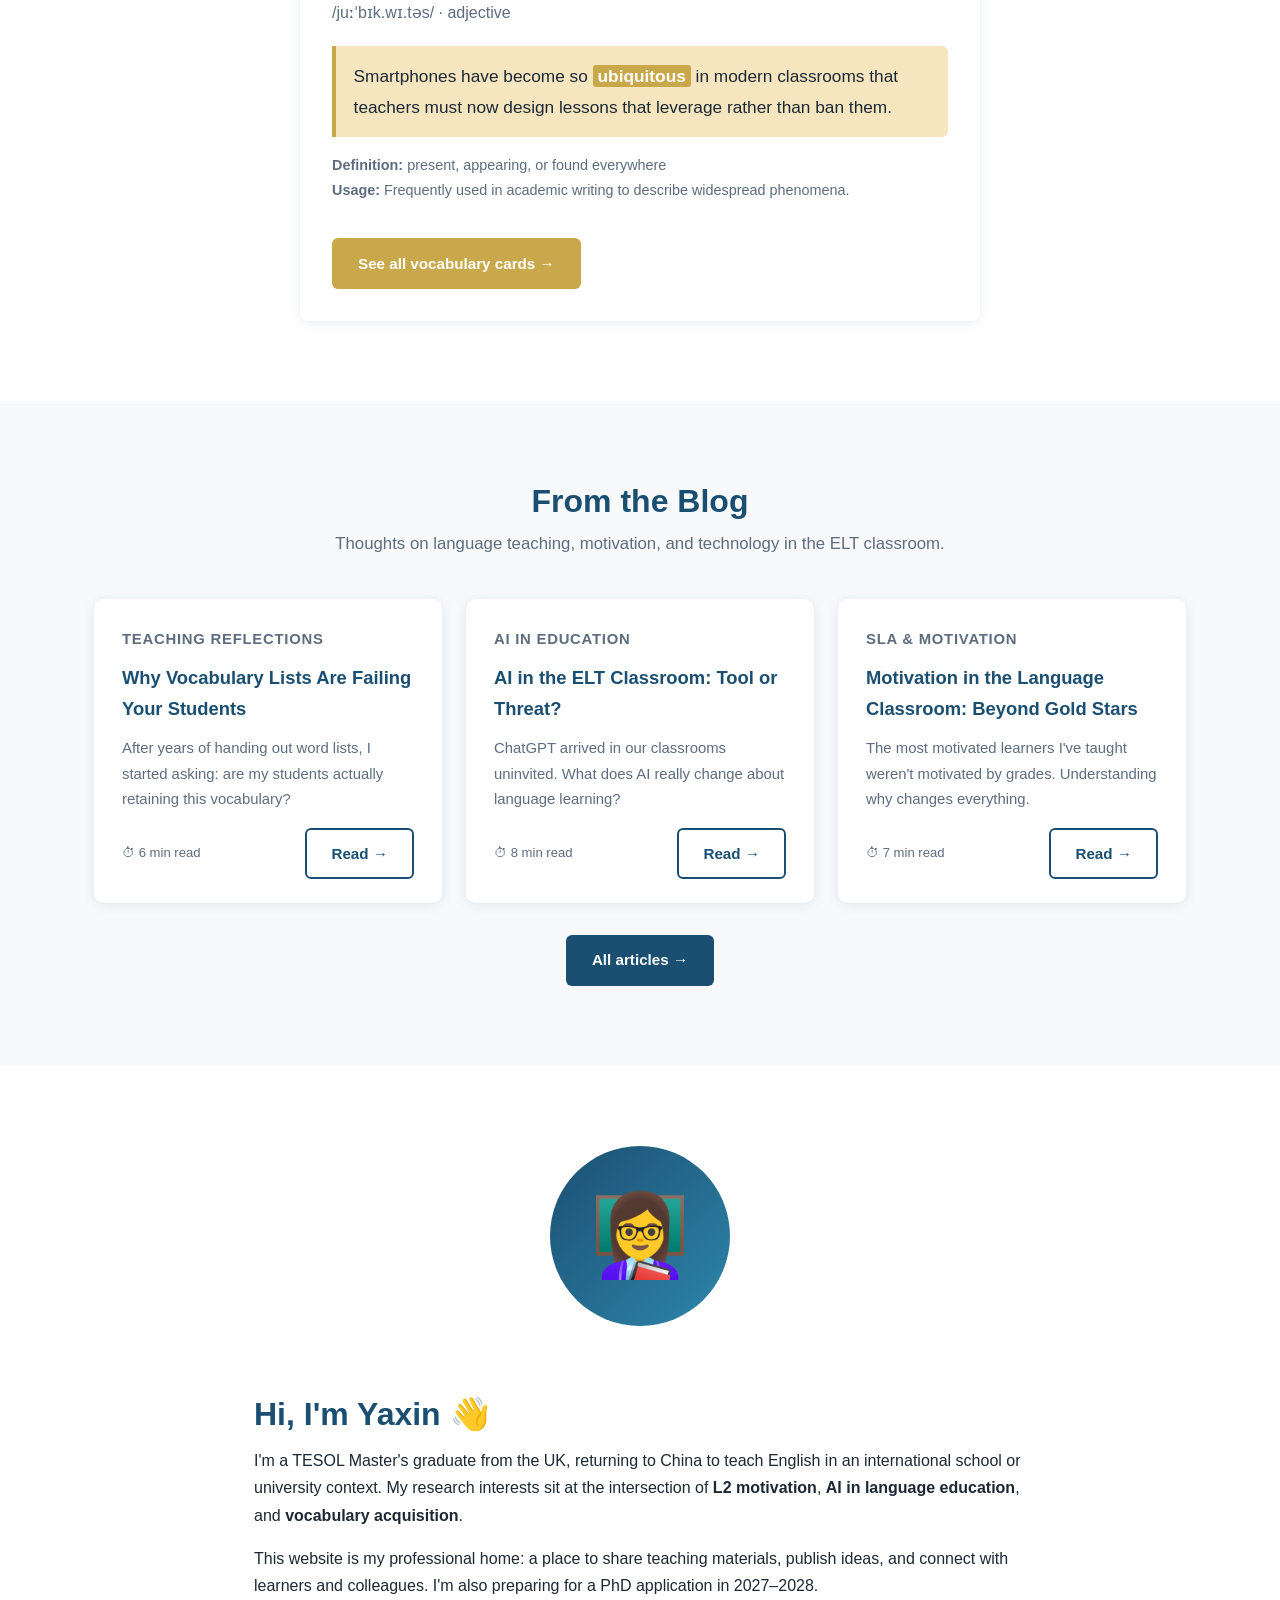
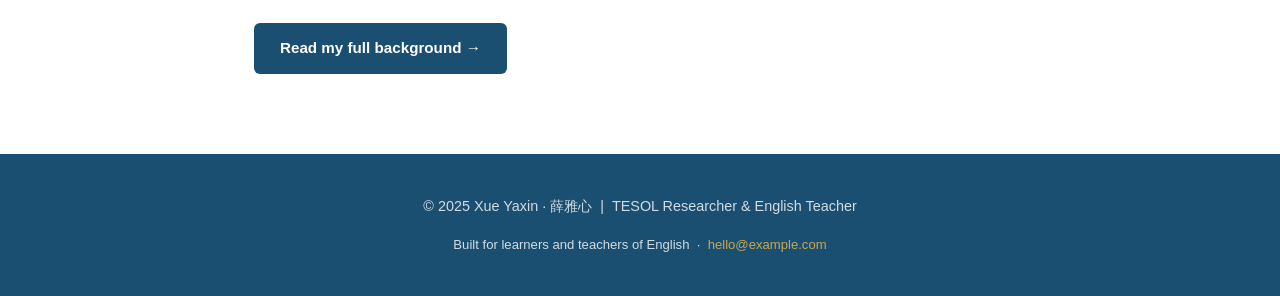
==== commit 596b7008: "Correct name order to Xue Yaxin · 薛雅心 across all pages https://claude.ai/code/session_01CTBrnLzxWctn" ====
--- a/index.html
+++ b/index.html
@@ -3,8 +3,8 @@
 <head>
   <meta charset="UTF-8">
   <meta name="viewport" content="width=device-width, initial-scale=1.0">
-  <title>Yaxin Xue | English Teacher & TESOL Researcher</title>
-  <meta name="description" content="Personal teaching website of Yaxin Xue — TESOL researcher, English teacher, and language educator specialising in IELTS, academic writing, and AI in ELT.">
+  <title>Xue Yaxin | English Teacher & TESOL Researcher</title>
+  <meta name="description" content="Personal teaching website of Xue Yaxin — TESOL researcher, English teacher, and language educator specialising in IELTS, academic writing, and AI in ELT.">
   <link rel="stylesheet" href="css/style.css">
 </head>
 <body>
@@ -13,7 +13,7 @@
 <header class="site-header">
   <div class="container">
     <nav class="nav-inner">
-      <a class="nav-brand" href="index.html">Yaxin Xue <span>·</span> 薛雅心</a>
+      <a class="nav-brand" href="index.html">Xue Yaxin <span>·</span> 薛雅心</a>
       <ul class="nav-links">
         <li><a href="index.html" class="active">Home</a></li>
         <li><a href="vocabulary.html">Vocabulary</a></li>
@@ -174,7 +174,7 @@
 
 <!-- ── Footer ───────────────────────────────────────────────── -->
 <footer class="site-footer">
-  <p>© 2025 Yaxin Xue · 薛雅心 &nbsp;|&nbsp; TESOL Researcher &amp; English Teacher</p>
+  <p>© 2025 Xue Yaxin · 薛雅心 &nbsp;|&nbsp; TESOL Researcher &amp; English Teacher</p>
   <p style="margin-top:.5rem;font-size:.82rem">
     Built for learners and teachers of English &nbsp;·&nbsp;
     <a href="mailto:hello@example.com">hello@example.com</a>
